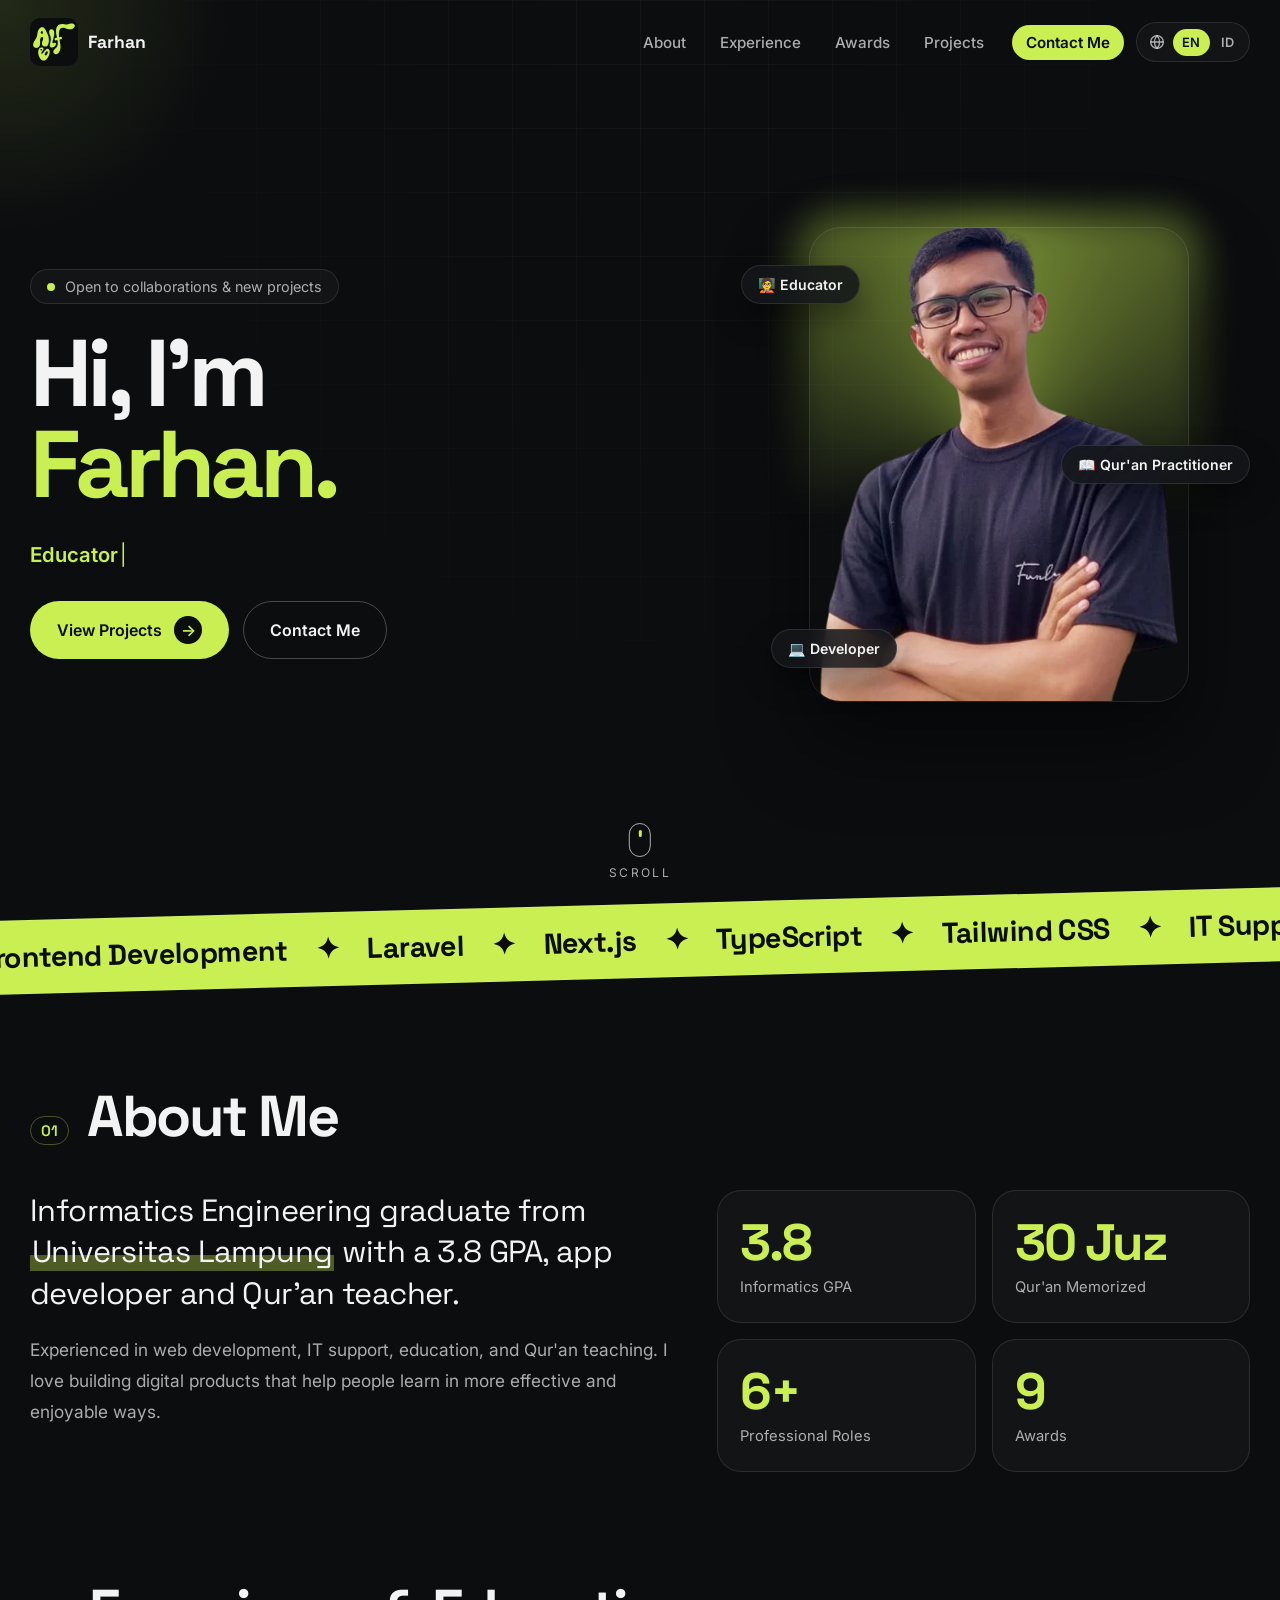
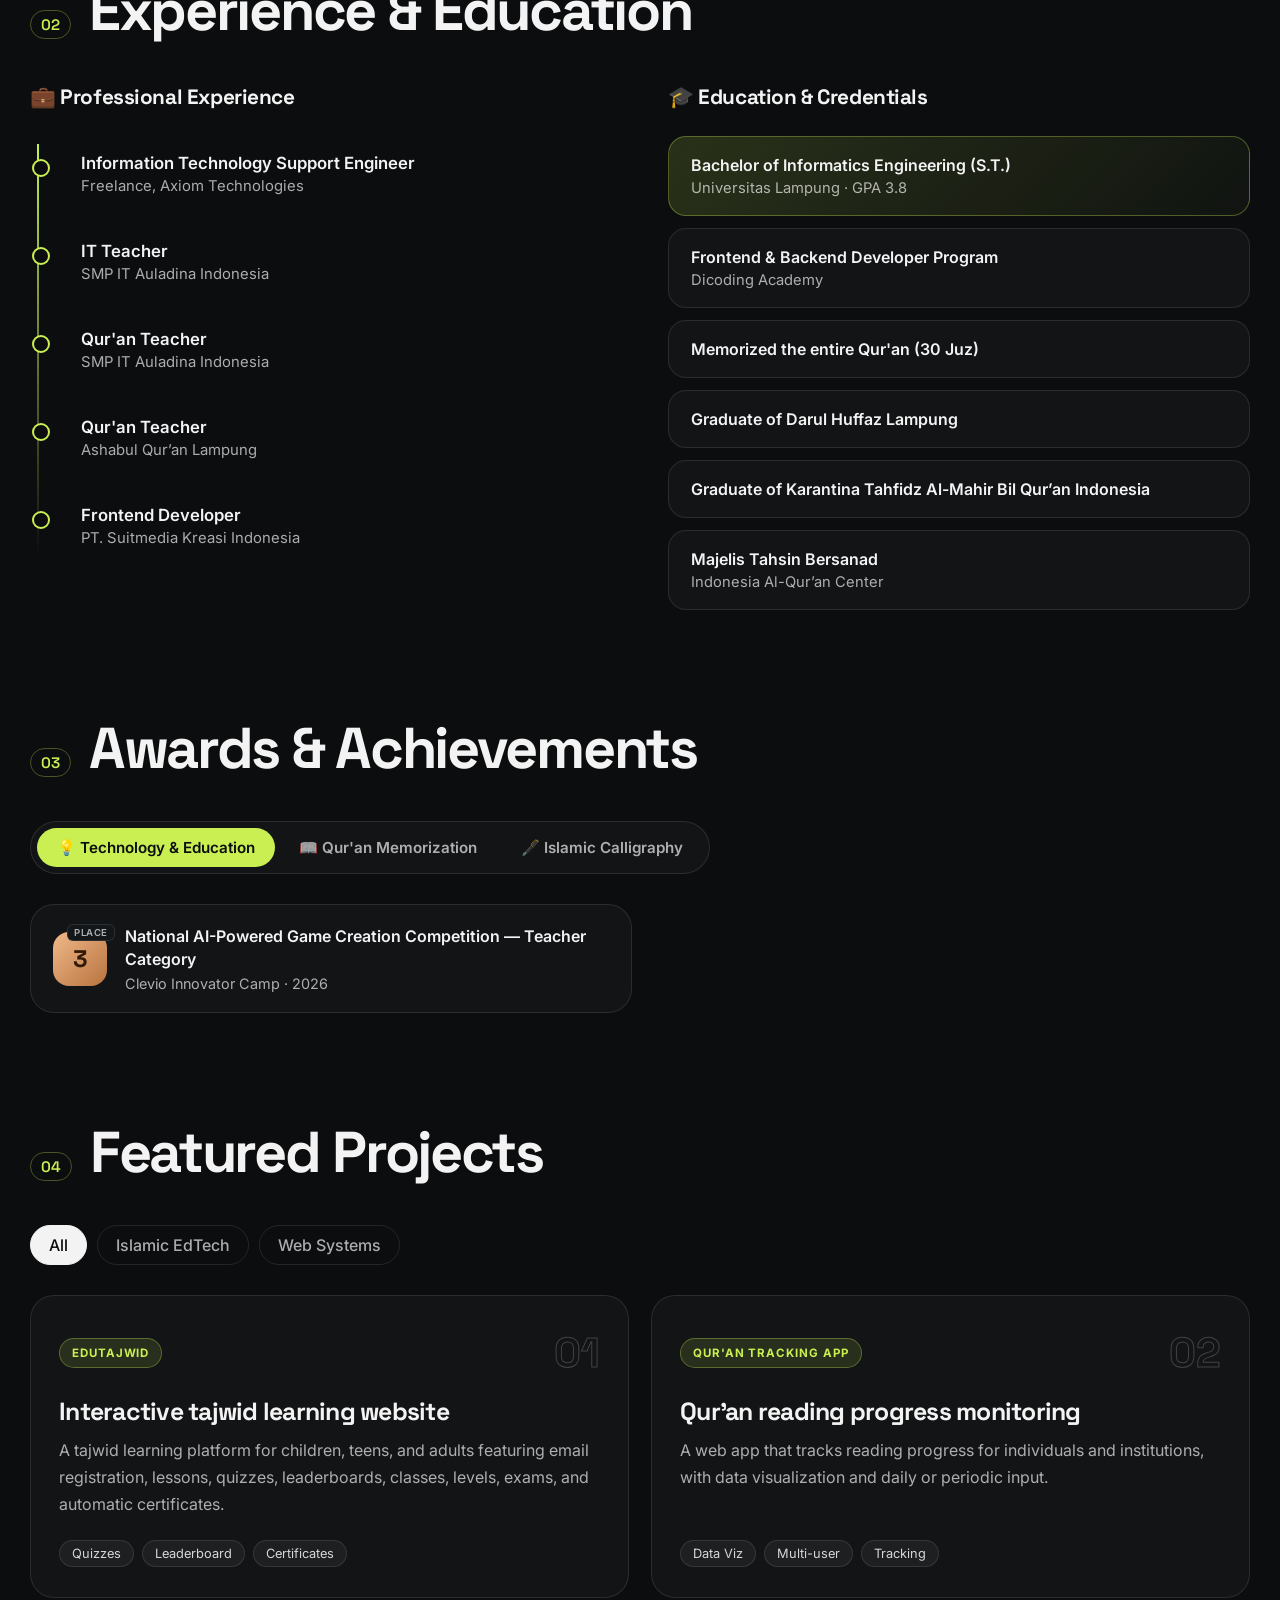
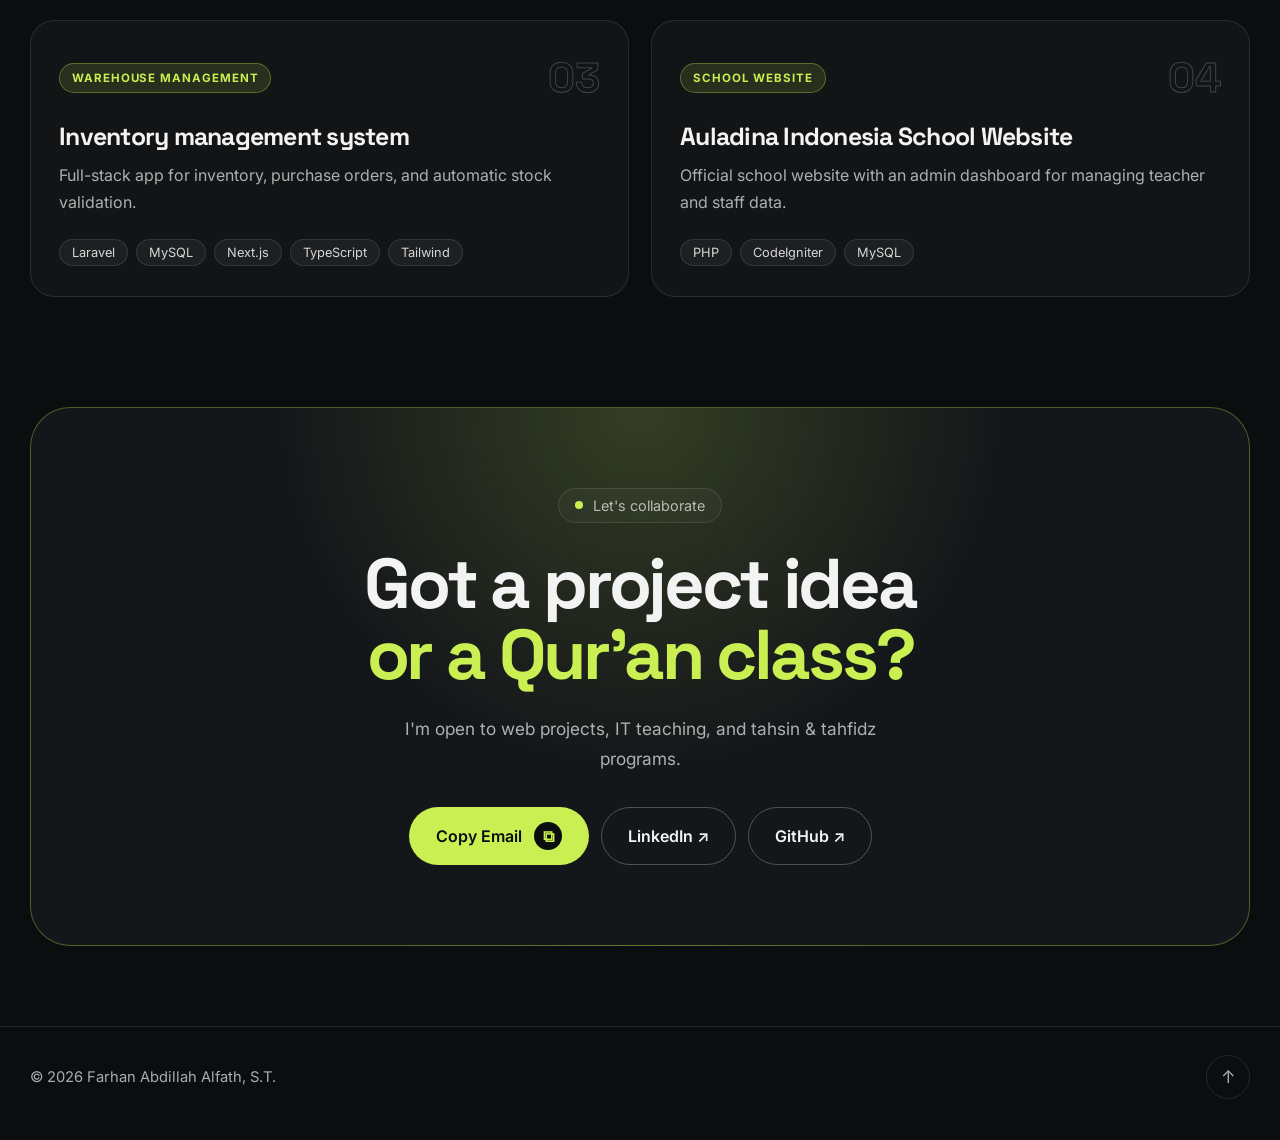
==== edu/index.html @ d5c52855 "add edu, change core portf" ====
<!doctype html>
<html lang="en">
  <head>
    <meta charset="UTF-8" />
    <meta name="viewport" content="width=device-width, initial-scale=1.0" />
    <title>Farhan Abdillah Alfath | Portfolio</title>
    <meta
      name="description"
      content="Portfolio of Farhan Abdillah Alfath, S.T. — Web developer, IT educator, and Qur'an teacher."
    />
    <link rel="icon" type="image/svg+xml" href="../logo.svg" />
    <link rel="preconnect" href="https://fonts.googleapis.com" />
    <link rel="preconnect" href="https://fonts.gstatic.com" crossorigin />
    <link
      href="https://fonts.googleapis.com/css2?family=Space+Grotesk:wght@500;600;700&family=Inter:wght@400;500;600&display=swap"
      rel="stylesheet"
    />
    <link rel="stylesheet" href="styles.css" />
  </head>
  <body>
    <div class="scroll-progress" aria-hidden="true"></div>
    <div class="cursor-glow" aria-hidden="true"></div>
    <div class="bg-grid" aria-hidden="true"></div>

    <header class="topbar">
      <a href="#home" class="brand">
        <img class="brand-mark" src="../logo.svg" alt="" width="48" height="48" />
        <span>Farhan</span>
      </a>
      <nav class="nav" id="nav">
        <a href="#about" data-i18n="nav.about">About</a>
        <a href="#experience" data-i18n="nav.experience">Experience</a>
        <a href="#awards" data-i18n="nav.awards">Awards</a>
        <a href="#projects" data-i18n="nav.projects">Projects</a>
        <a href="#contact" class="nav-cta" data-i18n="nav.contact"
          >Contact Me</a
        >
      </nav>
      <button
        class="lang-toggle"
        id="langToggle"
        type="button"
        aria-label="Switch language"
      >
        <svg
          viewBox="0 0 24 24"
          width="16"
          height="16"
          fill="none"
          stroke="currentColor"
          stroke-width="2"
          aria-hidden="true"
        >
          <circle cx="12" cy="12" r="9.5" />
          <path
            d="M2.5 12h19M12 2.5c2.6 2.8 3.9 6 3.9 9.5s-1.3 6.7-3.9 9.5c-2.6-2.8-3.9-6-3.9-9.5s1.3-6.7 3.9-9.5z"
          />
        </svg>
        <span class="lang-opt" data-lang="en">EN</span>
        <span class="lang-opt" data-lang="id">ID</span>
      </button>
      <button
        class="menu-toggle"
        id="menuToggle"
        aria-label="Open menu"
        data-i18n-aria="aria.menu"
        aria-expanded="false"
      >
        <span></span><span></span>
      </button>
    </header>

    <main>
      <!-- HERO -->
      <section class="hero" id="home">
        <div class="hero-copy">
          <p class="eyebrow reveal">
            <span class="dot"></span>
            <span data-i18n="hero.eyebrow"
              >Open to collaborations &amp; new projects</span
            >
          </p>
          <h1 class="hero-title">
            <span class="line"
              ><span data-i18n="hero.hello">Hi, I'm</span></span
            >
            <span class="line accent"
              ><span>Farhan<i class="blink">.</i></span></span
            >
          </h1>
          <p class="hero-sub reveal">
            <span class="typed" id="typed"></span><span class="caret">|</span>
          </p>
          <div class="hero-actions reveal">
            <a href="#projects" class="btn btn-primary magnetic">
              <span data-i18n="hero.projects">View Projects</span>
              <span class="btn-icon">→</span>
            </a>
            <a
              href="#contact"
              class="btn btn-ghost magnetic"
              data-i18n="nav.contact"
              >Contact Me</a
            >
          </div>
        </div>

        <div class="hero-visual reveal">
          <div class="photo-wrap tilt">
            <div class="photo-ring"></div>
            <img src="../foto.webp" alt="Farhan Abdillah Alfath" />
            <div class="float-badge badge-1" data-i18n="badge.educator">
              🧑‍🏫 Educator
            </div>
            <div class="float-badge badge-2" data-i18n="badge.quran">
              📖 Qur'an Practitioner
            </div>
            <div class="float-badge badge-3" data-i18n="badge.dev">
              💻 Developer
            </div>
          </div>
        </div>

        <a
          href="#about"
          class="scroll-hint"
          aria-label="Scroll down"
          data-i18n-aria="aria.scroll"
        >
          <span class="mouse"><span class="wheel"></span></span>
          <span data-i18n="hero.scroll">Scroll</span>
        </a>
      </section>

      <!-- MARQUEE -->
      <div class="marquee" aria-hidden="true">
        <div class="marquee-track">
          <span data-i18n="mq.frontend">Frontend Development</span><b>✦</b>
          <span>Laravel</span><b>✦</b> <span>Next.js</span><b>✦</b>
          <span>TypeScript</span><b>✦</b> <span>Tailwind CSS</span><b>✦</b>
          <span data-i18n="mq.support">IT Support</span><b>✦</b>
          <span>Tahsin &amp; Tahfidz</span><b>✦</b>
          <span data-i18n="mq.calligraphy">Calligraphy</span><b>✦</b>
          <span data-i18n="mq.frontend">Frontend Development</span><b>✦</b>
          <span>Laravel</span><b>✦</b> <span>Next.js</span><b>✦</b>
          <span>TypeScript</span><b>✦</b> <span>Tailwind CSS</span><b>✦</b>
          <span data-i18n="mq.support">IT Support</span><b>✦</b>
          <span>Tahsin &amp; Tahfidz</span><b>✦</b>
          <span data-i18n="mq.calligraphy">Calligraphy</span><b>✦</b>
        </div>
      </div>

      <!-- ABOUT -->
      <section class="section" id="about">
        <div class="section-head reveal">
          <span class="section-num">01</span>
          <h2 data-i18n="about.title">About Me</h2>
        </div>
        <div class="about-grid">
          <div class="about-text reveal">
            <p class="lead" data-i18n="about.lead">
              Informatics Engineering graduate from
              <mark>Universitas Lampung</mark> with a 3.8 GPA, app developer and
              Qur'an teacher.
            </p>
            <p data-i18n="about.body">
              Experienced in web development, IT support, education, and Qur'an
              teaching. I love building digital products that help people learn
              in more effective and enjoyable ways.
            </p>
          </div>
          <div class="stats">
            <div class="stat reveal">
              <span class="stat-num" data-count="3.8" data-decimals="1">0</span>
              <span class="stat-label" data-i18n="stat.gpa"
                >Informatics GPA</span
              >
            </div>
            <div class="stat reveal">
              <span class="stat-num" data-count="30" data-suffix=" Juz">0</span>
              <span class="stat-label" data-i18n="stat.quran"
                >Qur'an Memorized</span
              >
            </div>
            <div class="stat reveal">
              <span class="stat-num" data-count="6" data-suffix="+">0</span>
              <span class="stat-label" data-i18n="stat.roles"
                >Professional Roles</span
              >
            </div>
            <div class="stat reveal">
              <span class="stat-num" data-count="9">0</span>
              <span class="stat-label" data-i18n="stat.awards">Awards</span>
            </div>
          </div>
        </div>
      </section>

      <!-- EXPERIENCE -->
      <section class="section" id="experience">
        <div class="section-head reveal">
          <span class="section-num">02</span>
          <h2 data-i18n="exp.title">Experience &amp; Education</h2>
        </div>

        <div class="exp-grid">
          <div>
            <h3 class="col-title reveal" data-i18n="exp.work">
              💼 Professional Experience
            </h3>
            <ol class="timeline">
              <li class="reveal">
                <span class="tl-role" data-i18n="role.support"
                  >Information Technology Support Engineer</span
                >
                <span class="tl-org" data-i18n="org.axiom"
                  >Freelance, Axiom Technologies</span
                >
              </li>
              <li class="reveal">
                <span class="tl-role" data-i18n="role.itTeacher"
                  >IT Teacher</span
                >
                <span class="tl-org">SMP IT Auladina Indonesia</span>
              </li>
              <li class="reveal">
                <span class="tl-role" data-i18n="role.quranTeacher"
                  >Qur'an Teacher</span
                >
                <span class="tl-org">SMP IT Auladina Indonesia</span>
              </li>
              <li class="reveal">
                <span class="tl-role" data-i18n="role.quranTeacher"
                  >Qur'an Teacher</span
                >
                <span class="tl-org">Ashabul Qur’an Lampung</span>
              </li>
              <li class="reveal">
                <span class="tl-role" data-i18n="role.frontend"
                  >Frontend Developer</span
                >
                <span class="tl-org">PT. Suitmedia Kreasi Indonesia</span>
              </li>
            </ol>
          </div>

          <div>
            <h3 class="col-title reveal" data-i18n="exp.edu">
              🎓 Education &amp; Credentials
            </h3>
            <div class="cred-list">
              <div class="cred cred-main reveal">
                <span class="cred-title" data-i18n="cred.degree"
                  >Bachelor of Informatics Engineering (S.T.)</span
                >
                <span class="cred-sub" data-i18n="cred.degreeSub"
                  >Universitas Lampung · GPA 3.8</span
                >
              </div>
              <div class="cred reveal">
                <span class="cred-title"
                  >Frontend & Backend Developer Program</span
                >
                <span class="cred-sub">Dicoding Academy</span>
              </div>
              <div class="cred reveal">
                <span class="cred-title" data-i18n="cred.hafiz"
                  >Memorized the entire Qur'an (30 Juz)</span
                >
              </div>
              <div class="cred reveal">
                <span class="cred-title" data-i18n="cred.darulHuffaz"
                  >Graduate of Darul Huffaz Lampung</span
                >
              </div>
              <div class="cred reveal">
                <span class="cred-title" data-i18n="cred.almahir"
                  >Graduate of Karantina Tahfidz Al-Mahir Bil Qur’an
                  Indonesia</span
                >
              </div>
              <div class="cred reveal">
                <span class="cred-title">Majelis Tahsin Bersanad</span>
                <span class="cred-sub">Indonesia Al-Qur’an Center</span>
              </div>
            </div>
          </div>
        </div>
      </section>

      <!-- AWARDS -->
      <section class="section" id="awards">
        <div class="section-head reveal">
          <span class="section-num">03</span>
          <h2 data-i18n="awards.title">Awards &amp; Achievements</h2>
        </div>

        <div class="tabs reveal" role="tablist">
          <button
            class="tab active"
            role="tab"
            aria-selected="true"
            data-tab="tech"
            data-i18n="tab.tech"
          >
            💡 Technology &amp; Education
          </button>
          <button
            class="tab"
            role="tab"
            aria-selected="false"
            data-tab="tahfidz"
            data-i18n="tab.tahfidz"
          >
            📖 Qur'an Memorization
          </button>
          <button
            class="tab"
            role="tab"
            aria-selected="false"
            data-tab="kaligrafi"
            data-i18n="tab.calligraphy"
          >
            🖋️ Islamic Calligraphy
          </button>
          <span class="tab-indicator"></span>
        </div>

        <div class="tab-panels">
          <div class="tab-panel active" data-panel="tech">
            <div class="award">
              <span class="award-rank r3">3</span>
              <div>
                <p class="award-title" data-i18n="award.game">
                  National AI-Powered Game Creation Competition — Teacher
                  Category
                </p>
                <p class="award-meta">Clevio Innovator Camp · 2026</p>
              </div>
            </div>
          </div>

          <div class="tab-panel" data-panel="tahfidz">
            <div class="award">
              <span class="award-rank r1">1</span>
              <div>
                <p class="award-title">MHQ 5 Juz</p>
                <p class="award-meta">MTQ-M Unila · 2021</p>
              </div>
            </div>
            <div class="award">
              <span class="award-rank r3">3</span>
              <div>
                <p class="award-title">MHQ 20 Juz</p>
                <p class="award-meta">MTQ Kota Bandar Lampung · 2019</p>
              </div>
            </div>
            <div class="award">
              <span class="award-rank r3">3</span>
              <div>
                <p class="award-title">MHQ 10 Juz</p>
                <p class="award-meta">MTQ Lampung Selatan · 2018</p>
              </div>
            </div>
            <div class="award">
              <span class="award-rank r2">2</span>
              <div>
                <p class="award-title">MHQ 10 Juz</p>
                <p class="award-meta">MTQ Lampung Selatan · 2017</p>
              </div>
            </div>
          </div>

          <div class="tab-panel" data-panel="kaligrafi">
            <div class="award">
              <span class="award-rank r1">1</span>
              <div>
                <p class="award-title" data-i18n="award.rohis">
                  Men's Calligraphy — ROHIS Lampung Gema Islam
                </p>
                <p class="award-meta">SMAN 3 Metro · 2019</p>
              </div>
            </div>
            <div class="award">
              <span class="award-rank r3">3</span>
              <div>
                <p class="award-title" data-i18n="award.pesantren">
                  Contemporary Calligraphy — Festival Pesantren V, Lampung
                  Province
                </p>
                <p class="award-meta">2018</p>
              </div>
            </div>
            <div class="award">
              <span class="award-rank r3">3</span>
              <div>
                <p class="award-title" data-i18n="award.teknokrat">
                  Calligraphy — Pentas Islami Teknokrat, Lampung Province
                </p>
                <p class="award-meta">2018</p>
              </div>
            </div>
            <div class="award">
              <span class="award-rank r1">1</span>
              <div>
                <p class="award-title" data-i18n="award.teknokrat">
                  Calligraphy — Pentas Islami Teknokrat, Lampung Province
                </p>
                <p class="award-meta">2017</p>
              </div>
            </div>
          </div>
        </div>
      </section>

      <!-- PROJECTS -->
      <section class="section" id="projects">
        <div class="section-head reveal">
          <span class="section-num">04</span>
          <h2 data-i18n="projects.title">Featured Projects</h2>
        </div>

        <div class="filters reveal">
          <button
            class="filter active"
            data-filter="all"
            data-i18n="filter.all"
          >
            All
          </button>
          <button class="filter" data-filter="edu" data-i18n="filter.edu">
            Islamic EdTech
          </button>
          <button class="filter" data-filter="system" data-i18n="filter.system">
            Web Systems
          </button>
        </div>

        <div class="project-grid">
          <article class="project-card tilt reveal" data-cat="edu">
            <div class="project-top">
              <span class="project-tag">Edutajwid</span>
              <span class="project-num">01</span>
            </div>
            <h3 data-i18n="p1.title">Interactive tajwid learning website</h3>
            <p data-i18n="p1.desc">
              A tajwid learning platform for children, teens, and adults
              featuring email registration, lessons, quizzes, leaderboards,
              classes, levels, exams, and automatic certificates.
            </p>
            <div class="chips" data-i18n="p1.chips">
              <span>Quizzes</span><span>Leaderboard</span
              ><span>Certificates</span>
            </div>
          </article>

          <article class="project-card tilt reveal" data-cat="edu">
            <div class="project-top">
              <span class="project-tag" data-i18n="p2.tag"
                >Qur'an Tracking App</span
              >
              <span class="project-num">02</span>
            </div>
            <h3 data-i18n="p2.title">Qur'an reading progress monitoring</h3>
            <p data-i18n="p2.desc">
              A web app that tracks reading progress for individuals and
              institutions, with data visualization and daily or periodic input.
            </p>
            <div class="chips" data-i18n="p2.chips">
              <span>Data Viz</span><span>Multi-user</span><span>Tracking</span>
            </div>
          </article>

          <article class="project-card tilt reveal" data-cat="system">
            <div class="project-top">
              <span class="project-tag" data-i18n="p3.tag"
                >Warehouse Management</span
              >
              <span class="project-num">03</span>
            </div>
            <h3 data-i18n="p3.title">Inventory management system</h3>
            <p data-i18n="p3.desc">
              Full-stack app for inventory, purchase orders, and automatic stock
              validation.
            </p>
            <div class="chips">
              <span>Laravel</span><span>MySQL</span><span>Next.js</span
              ><span>TypeScript</span><span>Tailwind</span>
            </div>
          </article>

          <article class="project-card tilt reveal" data-cat="system">
            <div class="project-top">
              <span class="project-tag" data-i18n="p4.tag">School Website</span>
              <span class="project-num">04</span>
            </div>
            <h3 data-i18n="p4.title">Auladina Indonesia School Website</h3>
            <p data-i18n="p4.desc">
              Official school website with an admin dashboard for managing
              teacher and staff data.
            </p>
            <div class="chips">
              <span>PHP</span><span>CodeIgniter</span><span>MySQL</span>
            </div>
          </article>
        </div>
      </section>

      <!-- CONTACT -->
      <section class="section contact" id="contact">
        <div class="contact-card reveal">
          <p class="eyebrow">
            <span class="dot"></span>
            <span data-i18n="contact.eyebrow">Let's collaborate</span>
          </p>
          <h2 data-i18n="contact.title">
            Got a project idea<br /><span class="accent"
              >or a Qur'an class?</span
            >
          </h2>
          <p class="contact-sub" data-i18n="contact.sub">
            I'm open to web projects, IT teaching, and tahsin &amp; tahfidz
            programs.
          </p>
          <!-- Ganti email & link di bawah dengan kontak asli -->
          <div class="contact-actions">
            <button
              class="btn btn-primary magnetic"
              id="copyEmail"
              data-email="abdillahalfath7@gmail.com"
            >
              <span class="copy-label" data-i18n="contact.copy"
                >Copy Email</span
              >
              <span class="btn-icon">⧉</span>
            </button>
            <a
              class="btn btn-ghost magnetic"
              href="https://www.linkedin.com/in/farhanabdillahalfath"
              target="_blank"
              rel="noopener"
              >LinkedIn ↗</a
            >
            <a
              class="btn btn-ghost magnetic"
              href="https://github.com/aalfath7"
              target="_blank"
              rel="noopener"
              >GitHub ↗</a
            >
          </div>
        </div>
      </section>
    </main>

    <footer class="footer">
      <p>© <span id="year"></span> Farhan Abdillah Alfath, S.T.</p>
      <a
        href="#home"
        class="to-top"
        aria-label="Back to top"
        data-i18n-aria="aria.top"
        >↑</a
      >
    </footer>

    <div class="toast" id="toast" role="status"></div>

    <script src="script.js"></script>
  </body>
</html>
---- edu/styles.css ----
:root {
  --bg: #0b0d0f;
  --bg-soft: #14171a;
  --card: rgba(255, 255, 255, 0.03);
  --card-hover: rgba(255, 255, 255, 0.06);
  --text: #f3f3f3;
  --muted: rgba(255, 255, 255, 0.66);
  --line: rgba(255, 255, 255, 0.1);
  --green: #c9ef52;
  --green-soft: rgba(201, 239, 82, 0.12);
  --green-line: rgba(201, 239, 82, 0.32);
  --radius: 24px;
  --ease: cubic-bezier(0.22, 1, 0.36, 1);
  --display: "Space Grotesk", "Segoe UI", sans-serif;
  --body: "Inter", "Segoe UI", Arial, sans-serif;
}

* {
  box-sizing: border-box;
}

html {
  scroll-behavior: smooth;
  scroll-padding-top: 90px;
}

body {
  margin: 0;
  min-height: 100vh;
  font-family: var(--body);
  background: var(--bg);
  color: var(--text);
  overflow-x: hidden;
  -webkit-font-smoothing: antialiased;
}

img {
  display: block;
  max-width: 100%;
}

button {
  font: inherit;
  cursor: pointer;
}

a {
  color: inherit;
}

::selection {
  background: var(--green);
  color: var(--bg);
}

/* ---------- ambient layers ---------- */
.scroll-progress {
  position: fixed;
  inset: 0 0 auto 0;
  height: 3px;
  background: var(--green);
  transform-origin: left;
  transform: scaleX(0);
  z-index: 100;
}

.cursor-glow {
  position: fixed;
  top: 0;
  left: 0;
  width: 520px;
  height: 520px;
  border-radius: 50%;
  background: radial-gradient(circle, rgba(201, 239, 82, 0.13), transparent 65%);
  pointer-events: none;
  transform: translate(-50%, -50%);
  z-index: 0;
  transition: opacity 0.3s;
}

.bg-grid {
  position: fixed;
  inset: 0;
  background-image:
    linear-gradient(var(--line) 1px, transparent 1px),
    linear-gradient(90deg, var(--line) 1px, transparent 1px);
  background-size: 64px 64px;
  mask-image: radial-gradient(ellipse at 50% 0%, #000 10%, transparent 70%);
  opacity: 0.35;
  pointer-events: none;
  z-index: 0;
}

main,
.topbar,
.footer {
  position: relative;
  z-index: 1;
}

/* ---------- header ---------- */
.topbar {
  position: sticky;
  top: 0;
  z-index: 50;
  display: flex;
  justify-content: space-between;
  gap: 12px;
  align-items: center;
  max-width: 1280px;
  margin: 0 auto;
  padding: 18px 30px;
  transition: background 0.3s, backdrop-filter 0.3s, padding 0.3s;
}

.topbar.scrolled {
  background: rgba(11, 13, 15, 0.72);
  backdrop-filter: blur(14px);
  -webkit-backdrop-filter: blur(14px);
  padding-top: 12px;
  padding-bottom: 12px;
  border-bottom: 1px solid var(--line);
}

.brand {
  display: inline-flex;
  align-items: center;
  gap: 10px;
  font-family: var(--display);
  font-size: 1.1rem;
  font-weight: 700;
  text-decoration: none;
}

.brand-mark {
  width: 48px;
  height: 48px;
  transition: transform 0.6s var(--ease), filter 0.3s;
}

.brand:hover .brand-mark {
  transform: rotateY(360deg);
  filter: drop-shadow(0 0 10px rgba(201, 239, 82, 0.55));
}

.nav {
  display: flex;
  align-items: center;
  gap: 6px;
  margin-left: auto;
}

.nav a {
  position: relative;
  padding: 8px 14px;
  border-radius: 999px;
  color: var(--muted);
  text-decoration: none;
  font-size: 0.95rem;
  font-weight: 500;
  transition: color 0.2s, background 0.2s;
}

.nav a:hover,
.nav a.active {
  color: var(--text);
  background: rgba(255, 255, 255, 0.06);
}

.nav a.active::after {
  content: "";
  position: absolute;
  left: 50%;
  bottom: 2px;
  width: 4px;
  height: 4px;
  border-radius: 50%;
  background: var(--green);
  transform: translateX(-50%);
}

.nav .nav-cta {
  margin-left: 8px;
  background: var(--green);
  color: var(--bg);
  font-weight: 600;
}

.nav .nav-cta:hover {
  background: #d8f86f;
  color: var(--bg);
}

.lang-toggle {
  display: inline-flex;
  align-items: center;
  gap: 2px;
  height: 40px;
  padding: 0 5px 0 12px;
  border: 1px solid var(--line);
  border-radius: 999px;
  background: var(--card);
  color: var(--muted);
  font-size: 0.8rem;
  font-weight: 600;
  letter-spacing: 0.04em;
  transition: border-color 0.25s, color 0.25s;
}

.lang-toggle:hover {
  border-color: var(--green-line);
  color: var(--text);
}

.lang-toggle svg {
  margin-right: 6px;
  transition: transform 0.6s var(--ease);
}

.lang-toggle:hover svg {
  transform: rotate(180deg);
}

.lang-opt {
  padding: 6px 9px;
  border-radius: 999px;
  transition: background 0.3s var(--ease), color 0.3s;
}

.lang-opt.active {
  background: var(--green);
  color: var(--bg);
}

main {
  transition: opacity 0.18s ease;
}

.topbar .nav {
  transition: opacity 0.18s ease, transform 0.45s var(--ease);
}

body.lang-switching main,
body.lang-switching .topbar .nav {
  opacity: 0;
}

.menu-toggle {
  display: none;
  flex-direction: column;
  justify-content: center;
  gap: 6px;
  width: 44px;
  height: 44px;
  border: 1px solid var(--line);
  border-radius: 50%;
  background: transparent;
  padding: 0 12px;
}

.menu-toggle span {
  display: block;
  height: 2px;
  background: var(--text);
  transition: transform 0.3s var(--ease);
}

.menu-toggle[aria-expanded="true"] span:first-child {
  transform: translateY(4px) rotate(45deg);
}

.menu-toggle[aria-expanded="true"] span:last-child {
  transform: translateY(-4px) rotate(-45deg);
}

/* ---------- layout ---------- */
.section,
.hero {
  max-width: 1280px;
  margin: 0 auto;
  padding: 0 30px;
}

.section {
  padding-top: 110px;
}

.section-head {
  display: flex;
  align-items: baseline;
  gap: 18px;
  margin-bottom: 44px;
}

.section-num {
  font-family: var(--display);
  color: var(--green);
  font-weight: 600;
  font-size: 0.95rem;
  padding: 4px 10px;
  border: 1px solid var(--green-line);
  border-radius: 999px;
}

.section-head h2 {
  margin: 0;
  font-family: var(--display);
  font-size: clamp(2rem, 4.5vw, 3.6rem);
  letter-spacing: -0.04em;
  line-height: 1;
}

.accent {
  color: var(--green);
}

/* ---------- hero ---------- */
.hero {
  position: relative;
  display: grid;
  grid-template-columns: 1.35fr 1fr;
  align-items: center;
  gap: 40px;
  min-height: calc(100vh - 80px);
  padding-top: 30px;
  padding-bottom: 90px;
}

.eyebrow {
  display: inline-flex;
  align-items: center;
  gap: 10px;
  margin: 0 0 26px;
  padding: 8px 16px;
  border: 1px solid var(--line);
  border-radius: 999px;
  background: var(--card);
  color: var(--muted);
  font-size: 0.9rem;
}

.dot {
  width: 8px;
  height: 8px;
  border-radius: 50%;
  background: var(--green);
  box-shadow: 0 0 0 0 rgba(201, 239, 82, 0.6);
  animation: pulse 2s infinite;
}

@keyframes pulse {
  70% { box-shadow: 0 0 0 10px rgba(201, 239, 82, 0); }
  100% { box-shadow: 0 0 0 0 rgba(201, 239, 82, 0); }
}

.hero-title {
  margin: 0;
  font-family: var(--display);
  font-size: clamp(3.2rem, 7.4vw, 7.6rem);
  line-height: 0.92;
  letter-spacing: -0.055em;
  font-weight: 700;
}

.hero-title .line {
  display: block;
  overflow: hidden;
  padding-bottom: 0.14em;
  margin-bottom: -0.1em;
}

.hero-title .line > span {
  display: inline-block;
  transform: translateY(110%);
  animation: rise 1s var(--ease) forwards;
}

.hero-title .line:nth-child(2) > span { animation-delay: 0.1s; }
.hero-title .line:nth-child(3) > span { animation-delay: 0.2s; }
.hero-title .line:nth-child(4) > span { animation-delay: 0.3s; }

@keyframes rise {
  to { transform: translateY(0); }
}

.blink {
  font-style: normal;
  animation: blink 1.2s steps(1) infinite;
}

@keyframes blink {
  50% { opacity: 0; }
}

.hero-sub {
  margin: 30px 0 0;
  font-size: clamp(1.05rem, 1.6vw, 1.35rem);
  color: var(--muted);
}

.hero-sub strong {
  color: var(--text);
}

.typed {
  color: var(--green);
  font-weight: 600;
}

.caret {
  color: var(--green);
  margin-left: 2px;
  animation: blink 0.9s steps(1) infinite;
}

.hero-actions {
  display: flex;
  flex-wrap: wrap;
  gap: 14px;
  margin-top: 34px;
}

.btn {
  display: inline-flex;
  align-items: center;
  gap: 12px;
  padding: 14px 26px;
  border-radius: 999px;
  border: 1.5px solid transparent;
  font-weight: 600;
  font-size: 1rem;
  text-decoration: none;
  transition: background 0.25s, border-color 0.25s, color 0.25s, transform 0.25s var(--ease);
  will-change: transform;
}

.btn-primary {
  background: var(--green);
  color: var(--bg);
}

.btn-primary:hover {
  background: #d8f86f;
}

.btn-ghost {
  border-color: rgba(255, 255, 255, 0.25);
  color: var(--text);
  background: transparent;
}

.btn-ghost:hover {
  border-color: var(--green);
  color: var(--green);
}

.btn-icon {
  display: inline-flex;
  align-items: center;
  justify-content: center;
  width: 28px;
  height: 28px;
  border-radius: 50%;
  background: var(--bg);
  color: var(--green);
  transition: transform 0.3s var(--ease);
}

.btn:hover .btn-icon {
  transform: rotate(-45deg);
}

/* hero visual */
.hero-visual {
  display: flex;
  justify-content: center;
}

.photo-wrap {
  position: relative;
  width: min(380px, 80vw);
  aspect-ratio: 4 / 5;
  transform-style: preserve-3d;
  transition: transform 0.2s ease-out;
}

.photo-wrap img {
  position: relative;
  width: 100%;
  height: 100%;
  object-fit: cover;
  border-radius: 32px;
  border: 1px solid var(--line);
  box-shadow: 0 40px 80px rgba(0, 0, 0, 0.5);
  z-index: 1;
}

.photo-ring {
  position: absolute;
  inset: -14px;
  border-radius: 42px;
  background: conic-gradient(from 0deg, var(--green), transparent 30%, transparent 70%, var(--green));
  opacity: 0.55;
  filter: blur(18px);
  animation: spin 8s linear infinite;
}

@keyframes spin {
  to { transform: rotate(360deg); }
}

.float-badge {
  position: absolute;
  z-index: 2;
  padding: 10px 16px;
  border-radius: 999px;
  background: rgba(20, 23, 26, 0.85);
  backdrop-filter: blur(10px);
  -webkit-backdrop-filter: blur(10px);
  border: 1px solid var(--line);
  font-size: 0.88rem;
  font-weight: 600;
  white-space: nowrap;
  box-shadow: 0 14px 30px rgba(0, 0, 0, 0.4);
  animation: float 5s ease-in-out infinite;
  transform: translateZ(40px);
}

.badge-1 { top: 8%; left: -18%; }
.badge-2 { top: 46%; right: -16%; animation-delay: -1.6s; }
.badge-3 { bottom: 7%; left: -10%; animation-delay: -3.2s; }

@keyframes float {
  50% { translate: 0 -12px; }
}

.scroll-hint {
  position: absolute;
  bottom: 24px;
  left: 50%;
  transform: translateX(-50%);
  display: flex;
  flex-direction: column;
  align-items: center;
  gap: 8px;
  color: var(--muted);
  font-size: 0.75rem;
  letter-spacing: 0.2em;
  text-transform: uppercase;
  text-decoration: none;
}

.mouse {
  width: 22px;
  height: 34px;
  border: 1.5px solid var(--muted);
  border-radius: 12px;
  display: flex;
  justify-content: center;
  padding-top: 6px;
}

.wheel {
  width: 3px;
  height: 7px;
  border-radius: 2px;
  background: var(--green);
  animation: wheel 1.6s ease-in-out infinite;
}

@keyframes wheel {
  0% { transform: translateY(0); opacity: 1; }
  100% { transform: translateY(10px); opacity: 0; }
}

/* ---------- marquee ---------- */
.marquee {
  overflow: hidden;
  border-block: 1px solid var(--line);
  background: var(--green);
  color: var(--bg);
  padding: 18px 0;
  transform: rotate(-1.5deg);
  margin: 0 -20px;
}

.marquee-track {
  display: flex;
  width: max-content;
  gap: 28px;
  align-items: center;
  animation: marquee 32s linear infinite;
  font-family: var(--display);
  font-weight: 700;
  font-size: clamp(1.2rem, 2.4vw, 1.8rem);
  letter-spacing: -0.02em;
  white-space: nowrap;
}

.marquee:hover .marquee-track {
  animation-play-state: paused;
}

@keyframes marquee {
  to { transform: translateX(-50%); }
}

/* ---------- about ---------- */
.about-grid {
  display: grid;
  grid-template-columns: 1.2fr 1fr;
  gap: 48px;
  align-items: start;
}

.about-text p {
  margin: 0 0 20px;
  color: var(--muted);
  font-size: 1.08rem;
  line-height: 1.8;
}

.about-text .lead {
  color: var(--text);
  font-family: var(--display);
  font-size: clamp(1.4rem, 2.4vw, 2rem);
  line-height: 1.35;
  letter-spacing: -0.02em;
}

mark {
  background: linear-gradient(transparent 60%, rgba(201, 239, 82, 0.35) 60%);
  color: inherit;
  padding: 0 2px;
}

.stats {
  display: grid;
  grid-template-columns: repeat(2, 1fr);
  gap: 16px;
}

.stat {
  padding: 26px 22px;
  border-radius: var(--radius);
  background: var(--card);
  border: 1px solid var(--line);
  transition: border-color 0.3s, transform 0.3s var(--ease), background 0.3s;
}

.stat:hover {
  border-color: var(--green-line);
  background: var(--card-hover);
  transform: translateY(-4px);
}

.stat-num {
  display: block;
  font-family: var(--display);
  font-size: clamp(2.2rem, 4vw, 3.2rem);
  font-weight: 700;
  color: var(--green);
  letter-spacing: -0.04em;
  line-height: 1;
}

.stat-label {
  display: block;
  margin-top: 10px;
  color: var(--muted);
  font-size: 0.92rem;
}

/* ---------- experience ---------- */
.exp-grid {
  display: grid;
  grid-template-columns: 1fr 1fr;
  gap: 56px;
}

.col-title {
  margin: 0 0 26px;
  font-family: var(--display);
  font-size: 1.3rem;
  letter-spacing: -0.02em;
}

.timeline {
  position: relative;
  list-style: none;
  margin: 0;
  padding: 0 0 0 30px;
}

.timeline::before {
  content: "";
  position: absolute;
  left: 7px;
  top: 8px;
  bottom: 8px;
  width: 2px;
  background: linear-gradient(var(--green), transparent);
}

.timeline li {
  position: relative;
  display: flex;
  flex-direction: column;
  gap: 4px;
  padding: 16px 20px;
  margin-bottom: 12px;
  border-radius: 18px;
  border: 1px solid transparent;
  transition: background 0.3s, border-color 0.3s, transform 0.3s var(--ease);
}

.timeline li::before {
  content: "";
  position: absolute;
  left: -29px;
  top: 22px;
  width: 14px;
  height: 14px;
  border-radius: 50%;
  background: var(--bg);
  border: 2px solid var(--green);
  transition: background 0.3s, transform 0.3s;
}

.timeline li:hover {
  background: var(--card-hover);
  border-color: var(--line);
  transform: translateX(6px);
}

.timeline li:hover::before {
  background: var(--green);
  transform: scale(1.2);
}

.tl-role {
  font-weight: 600;
  font-size: 1.05rem;
}

.tl-org {
  color: var(--muted);
  font-size: 0.93rem;
}

.cred-list {
  display: grid;
  gap: 12px;
}

.cred {
  display: flex;
  flex-direction: column;
  gap: 4px;
  padding: 18px 22px;
  border-radius: 18px;
  background: var(--card);
  border: 1px solid var(--line);
  transition: border-color 0.3s, transform 0.3s var(--ease);
}

.cred:hover {
  border-color: var(--green-line);
  transform: translateX(6px);
}

.cred-main {
  background: linear-gradient(135deg, rgba(201, 239, 82, 0.16), rgba(201, 239, 82, 0.03));
  border-color: var(--green-line);
}

.cred-title {
  font-weight: 600;
}

.cred-sub {
  color: var(--muted);
  font-size: 0.92rem;
}

/* ---------- awards / tabs ---------- */
.tabs {
  position: relative;
  display: inline-flex;
  flex-wrap: wrap;
  gap: 4px;
  padding: 6px;
  margin-bottom: 30px;
  border-radius: 999px;
  background: var(--card);
  border: 1px solid var(--line);
}

.tab {
  position: relative;
  z-index: 1;
  padding: 10px 20px;
  border: 0;
  border-radius: 999px;
  background: transparent;
  color: var(--muted);
  font-weight: 600;
  font-size: 0.95rem;
  transition: color 0.3s;
}

.tab.active {
  color: var(--bg);
}

.tab-indicator {
  position: absolute;
  top: 6px;
  left: 0;
  height: 0;
  border-radius: 999px;
  background: var(--green);
  transition: transform 0.45s var(--ease), width 0.45s var(--ease), height 0.45s var(--ease);
}

.tab-panel {
  display: none;
  grid-template-columns: repeat(2, minmax(0, 1fr));
  gap: 16px;
}

.tab-panel.active {
  display: grid;
}

.tab-panel.active .award {
  animation: pop 0.55s var(--ease) both;
}

.tab-panel.active .award:nth-child(2) { animation-delay: 0.06s; }
.tab-panel.active .award:nth-child(3) { animation-delay: 0.12s; }
.tab-panel.active .award:nth-child(4) { animation-delay: 0.18s; }

@keyframes pop {
  from { opacity: 0; transform: translateY(18px) scale(0.98); }
}

.award {
  display: flex;
  align-items: center;
  gap: 18px;
  padding: 20px 22px;
  border-radius: var(--radius);
  background: var(--card);
  border: 1px solid var(--line);
  transition: border-color 0.3s, background 0.3s;
}

.award:hover {
  border-color: var(--green-line);
  background: var(--card-hover);
}

.award-rank {
  flex-shrink: 0;
  display: grid;
  place-items: center;
  width: 54px;
  height: 54px;
  border-radius: 16px;
  font-family: var(--display);
  font-size: 1.5rem;
  font-weight: 700;
  position: relative;
}

.award-rank::after {
  content: var(--rank-label, "Place");
  position: absolute;
  top: -8px;
  right: -8px;
  padding: 2px 6px;
  border-radius: 6px;
  background: var(--bg-soft);
  border: 1px solid var(--line);
  color: var(--muted);
  font-family: var(--body);
  font-size: 0.6rem;
  font-weight: 600;
  text-transform: uppercase;
  letter-spacing: 0.06em;
}

.r1 { background: linear-gradient(135deg, #ffe27a, #e9b628); color: #3a2b00; }
.r2 { background: linear-gradient(135deg, #f1f3f5, #aeb5bd); color: #22272c; }
.r3 { background: linear-gradient(135deg, #f0b98a, #b8733e); color: #331a06; }

.award-title {
  margin: 0;
  font-weight: 600;
  line-height: 1.45;
}

.award-meta {
  margin: 4px 0 0;
  color: var(--muted);
  font-size: 0.9rem;
}

/* ---------- projects ---------- */
.filters {
  display: flex;
  flex-wrap: wrap;
  gap: 10px;
  margin-bottom: 30px;
}

.filter {
  padding: 9px 18px;
  border-radius: 999px;
  border: 1px solid var(--line);
  background: transparent;
  color: var(--muted);
  font-weight: 500;
  transition: all 0.25s;
}

.filter:hover {
  color: var(--text);
  border-color: rgba(255, 255, 255, 0.3);
}

.filter.active {
  background: var(--text);
  color: var(--bg);
  border-color: var(--text);
}

.project-grid {
  display: grid;
  grid-template-columns: repeat(2, minmax(0, 1fr));
  gap: 22px;
}

.project-card {
  --mx: 50%;
  --my: 50%;
  position: relative;
  display: flex;
  flex-direction: column;
  padding: 30px 28px;
  border-radius: var(--radius);
  background: var(--card);
  border: 1px solid var(--line);
  overflow: hidden;
  transform-style: preserve-3d;
  transition: border-color 0.3s, opacity 0.4s, scale 0.4s var(--ease);
}

.project-card::before {
  content: "";
  position: absolute;
  inset: 0;
  background: radial-gradient(400px circle at var(--mx) var(--my), rgba(201, 239, 82, 0.14), transparent 45%);
  opacity: 0;
  transition: opacity 0.3s;
  pointer-events: none;
}

.project-card:hover {
  border-color: var(--green-line);
}

.project-card:hover::before {
  opacity: 1;
}

.project-card.hidden {
  display: none;
}

.project-top {
  display: flex;
  justify-content: space-between;
  align-items: center;
}

.project-tag {
  display: inline-block;
  padding: 7px 12px;
  border-radius: 999px;
  background: var(--green-soft);
  border: 1px solid var(--green-line);
  color: var(--green);
  font-size: 0.72rem;
  font-weight: 700;
  letter-spacing: 0.08em;
  text-transform: uppercase;
}

.project-num {
  font-family: var(--display);
  font-size: 2.6rem;
  font-weight: 700;
  color: transparent;
  -webkit-text-stroke: 1px rgba(255, 255, 255, 0.2);
  transition: -webkit-text-stroke-color 0.3s;
}

.project-card:hover .project-num {
  -webkit-text-stroke-color: var(--green);
}

.project-card h3 {
  margin: 18px 0 10px;
  font-family: var(--display);
  font-size: 1.55rem;
  letter-spacing: -0.03em;
  line-height: 1.2;
}

.project-card p {
  margin: 0;
  color: var(--muted);
  line-height: 1.7;
}

.chips {
  display: flex;
  flex-wrap: wrap;
  gap: 8px;
  margin-top: auto;
  padding-top: 22px;
}

.chips span {
  padding: 5px 12px;
  border-radius: 999px;
  background: rgba(255, 255, 255, 0.05);
  border: 1px solid var(--line);
  font-size: 0.8rem;
  color: rgba(255, 255, 255, 0.82);
}

/* ---------- contact ---------- */
.contact-card {
  position: relative;
  overflow: hidden;
  text-align: center;
  padding: 80px 30px;
  border-radius: 40px;
  border: 1px solid var(--green-line);
  background:
    radial-gradient(600px circle at 50% 0%, rgba(201, 239, 82, 0.18), transparent 60%),
    var(--bg-soft);
}

.contact-card h2 {
  margin: 0;
  font-family: var(--display);
  font-size: clamp(2.2rem, 5.5vw, 4.6rem);
  letter-spacing: -0.045em;
  line-height: 1.02;
}

.contact-sub {
  max-width: 520px;
  margin: 22px auto 0;
  color: var(--muted);
  font-size: 1.08rem;
  line-height: 1.7;
}

.contact-actions {
  display: flex;
  flex-wrap: wrap;
  justify-content: center;
  gap: 12px;
  margin-top: 34px;
}

/* ---------- footer ---------- */
.footer {
  display: flex;
  justify-content: space-between;
  align-items: center;
  max-width: 1280px;
  margin: 80px auto 0;
  padding: 26px 30px 40px;
  border-top: 1px solid var(--line);
  color: var(--muted);
  font-size: 0.92rem;
}

.to-top {
  display: grid;
  place-items: center;
  width: 44px;
  height: 44px;
  border-radius: 50%;
  border: 1px solid var(--line);
  text-decoration: none;
  font-size: 1.1rem;
  transition: background 0.25s, color 0.25s, transform 0.25s;
}

.to-top:hover {
  background: var(--green);
  color: var(--bg);
  transform: translateY(-3px);
}

.toast {
  position: fixed;
  left: 50%;
  bottom: 30px;
  z-index: 200;
  padding: 12px 22px;
  border-radius: 999px;
  background: var(--green);
  color: var(--bg);
  font-weight: 600;
  transform: translate(-50%, 160px);
  opacity: 0;
  transition: transform 0.45s var(--ease), opacity 0.3s;
  pointer-events: none;
}

.toast.show {
  transform: translate(-50%, 0);
  opacity: 1;
}

/* ---------- reveal on scroll ---------- */
.reveal {
  opacity: 0;
  transform: translateY(36px);
  transition: opacity 0.8s var(--ease), transform 0.8s var(--ease);
  transition-delay: var(--delay, 0s);
}

.reveal.in {
  opacity: 1;
  transform: none;
}

/* project cards keep their own transform for tilt */
.project-card.reveal.in {
  transition: opacity 0.8s var(--ease), transform 0.15s ease-out, border-color 0.3s;
}

/* ---------- responsive ---------- */
@media (max-width: 960px) {
  .hero {
    grid-template-columns: 1fr;
    min-height: auto;
    padding-top: 40px;
    padding-bottom: 110px;
  }

  .hero-visual {
    order: -1;
  }

  .photo-wrap {
    width: min(280px, 70vw);
  }

  .badge-1 { left: -22%; }
  .badge-2 { right: -22%; }

  .about-grid,
  .exp-grid,
  .project-grid,
  .tab-panel {
    grid-template-columns: 1fr;
  }

  .tab-panel.active {
    display: grid;
  }

  .cursor-glow {
    display: none;
  }
}

@media (max-width: 760px) {
  .topbar {
    padding: 14px 16px;
  }

  .topbar.scrolled {
    padding: 10px 16px;
  }

  .menu-toggle {
    display: flex;
  }

  .lang-toggle {
    margin-left: auto;
  }

  .nav {
    position: fixed;
    top: 0;
    left: 0;
    right: 0;
    flex-direction: column;
    align-items: stretch;
    gap: 4px;
    padding: 84px 16px 24px;
    background: rgba(11, 13, 15, 0.97);
    border-bottom: 1px solid var(--line);
    transform: translateY(-105%);
    transition: transform 0.45s var(--ease);
    z-index: -1;
  }

  .nav.open {
    transform: translateY(0);
  }

  .nav a {
    padding: 14px 16px;
    font-size: 1.1rem;
  }

  .nav .nav-cta {
    margin: 8px 0 0;
    text-align: center;
  }

  .section,
  .hero {
    padding-left: 16px;
    padding-right: 16px;
  }

  .section {
    padding-top: 80px;
  }

  .float-badge {
    font-size: 0.75rem;
    padding: 8px 12px;
  }

  .badge-1 { left: -12%; }
  .badge-2 { right: -12%; }
  .badge-3 { left: -6%; }

  .tabs {
    display: flex;
    border-radius: 22px;
  }

  .tab {
    flex: 1 1 auto;
    font-size: 0.85rem;
    padding: 10px 14px;
  }

  .tab-indicator {
    border-radius: 16px;
  }

  .contact-card {
    padding: 56px 20px;
    border-radius: 28px;
  }

  .footer {
    padding-left: 16px;
    padding-right: 16px;
  }
}

@media (max-width: 480px) {
  .hero-actions .btn {
    flex: 1 1 100%;
    justify-content: center;
  }

  .stats {
    grid-template-columns: 1fr 1fr;
    gap: 12px;
  }

  .stat {
    padding: 20px 16px;
  }
}

@media (prefers-reduced-motion: reduce) {
  *,
  *::before,
  *::after {
    animation-duration: 0.01ms !important;
    animation-iteration-count: 1 !important;
    transition-duration: 0.01ms !important;
    scroll-behavior: auto !important;
  }

  .reveal {
    opacity: 1;
    transform: none;
  }
}
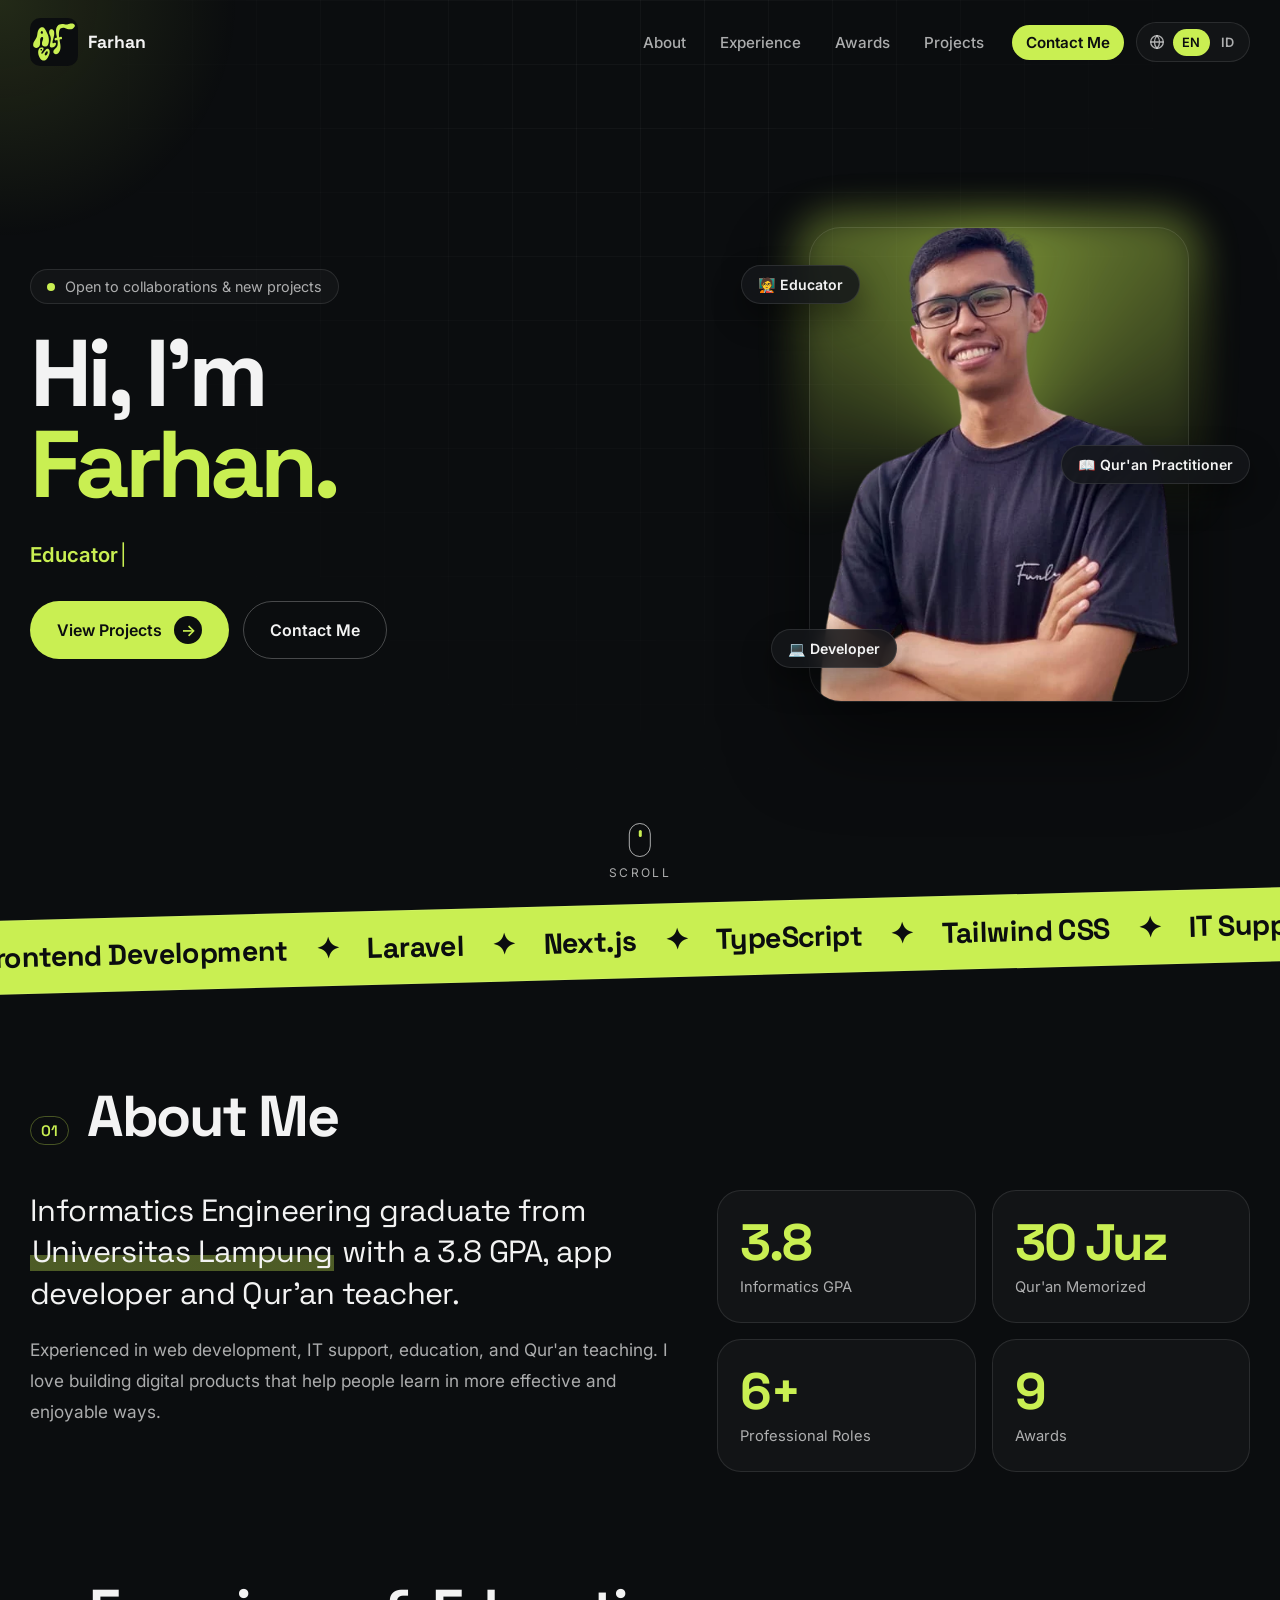
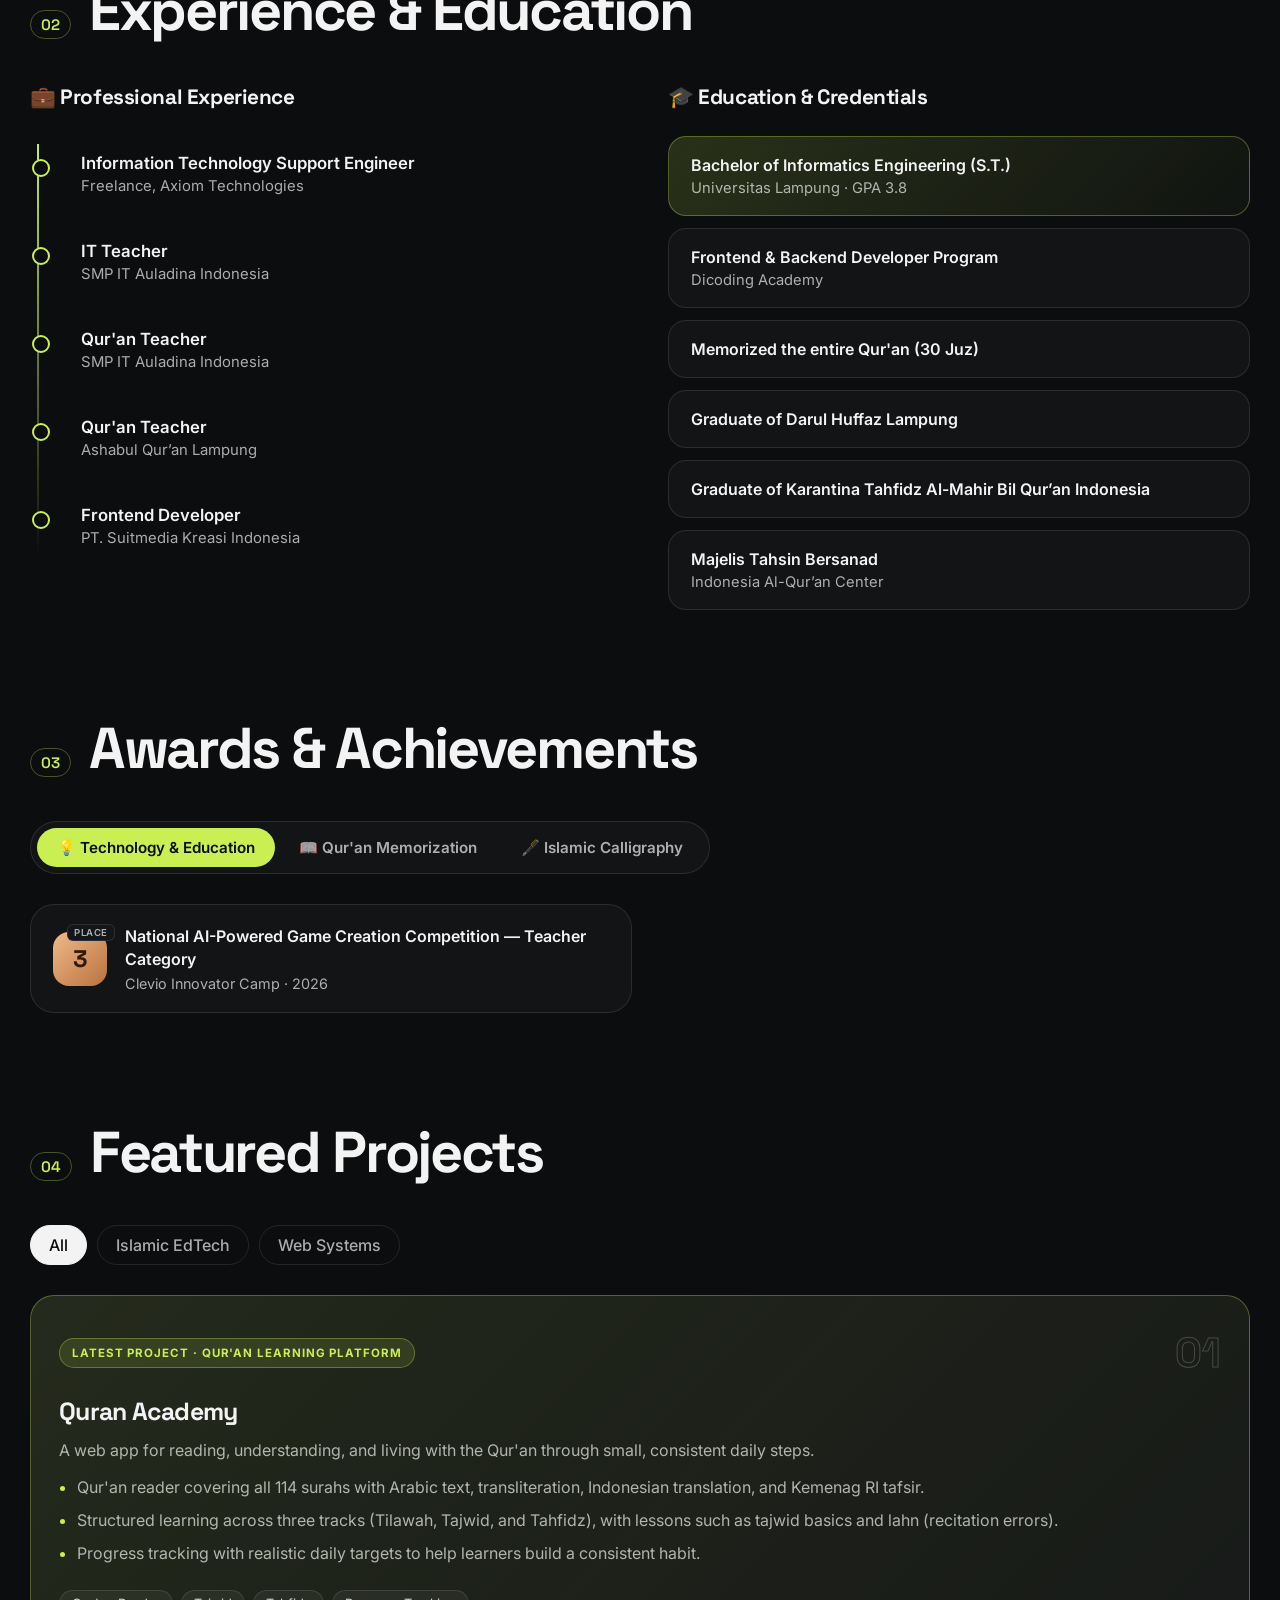
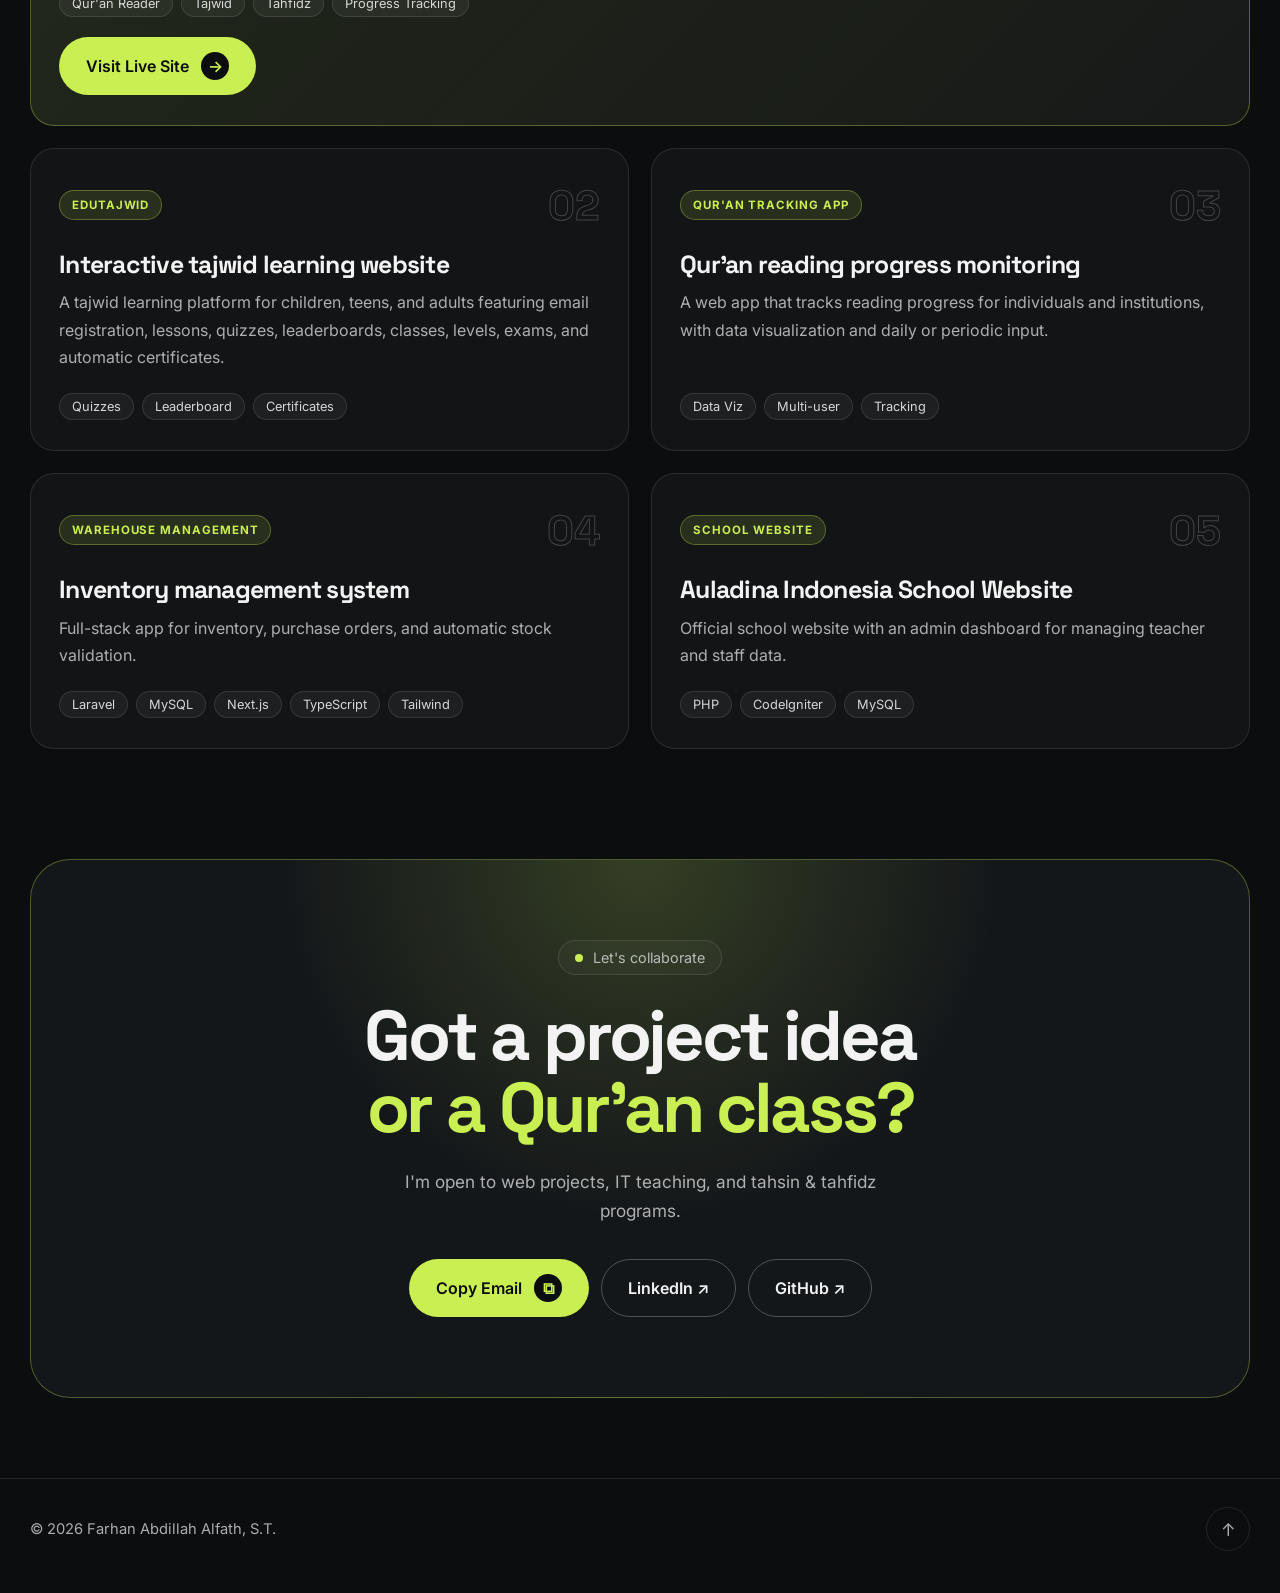
==== commit 95c1d0a7: "edit project" ====
--- a/edu/index.html
+++ b/edu/index.html
@@ -437,10 +437,55 @@
         </div>
 
         <div class="project-grid">
+          <article
+            class="project-card project-featured tilt reveal"
+            data-cat="edu"
+          >
+            <div class="project-top">
+              <span class="project-tag" data-i18n="qa.tag"
+                >Latest Project · Qur'an Learning Platform</span
+              >
+              <span class="project-num">01</span>
+            </div>
+            <h3>Quran Academy</h3>
+            <p data-i18n="qa.desc">
+              A web app for reading, understanding, and living with the Qur'an
+              through small, consistent daily steps.
+            </p>
+            <ul class="project-points" data-i18n="qa.points">
+              <li>
+                Qur'an reader covering all 114 surahs with Arabic text,
+                transliteration, Indonesian translation, and Kemenag RI tafsir.
+              </li>
+              <li>
+                Structured learning across three tracks (Tilawah, Tajwid, and
+                Tahfidz), with lessons such as tajwid basics and lahn
+                (recitation errors).
+              </li>
+              <li>
+                Progress tracking with realistic daily targets to help learners
+                build a consistent habit.
+              </li>
+            </ul>
+            <div class="chips" data-i18n="qa.chips">
+              <span>Qur'an Reader</span><span>Tajwid</span><span>Tahfidz</span
+              ><span>Progress Tracking</span>
+            </div>
+            <a
+              href="https://quran-academy.alfath7.workers.dev/"
+              target="_blank"
+              rel="noopener"
+              class="btn btn-primary magnetic project-link"
+            >
+              <span data-i18n="qa.link">Visit Live Site</span>
+              <span class="btn-icon">→</span>
+            </a>
+          </article>
+
           <article class="project-card tilt reveal" data-cat="edu">
             <div class="project-top">
               <span class="project-tag">Edutajwid</span>
-              <span class="project-num">01</span>
+              <span class="project-num">02</span>
             </div>
             <h3 data-i18n="p1.title">Interactive tajwid learning website</h3>
             <p data-i18n="p1.desc">
@@ -459,7 +504,7 @@
               <span class="project-tag" data-i18n="p2.tag"
                 >Qur'an Tracking App</span
               >
-              <span class="project-num">02</span>
+              <span class="project-num">03</span>
             </div>
             <h3 data-i18n="p2.title">Qur'an reading progress monitoring</h3>
             <p data-i18n="p2.desc">
@@ -476,7 +521,7 @@
               <span class="project-tag" data-i18n="p3.tag"
                 >Warehouse Management</span
               >
-              <span class="project-num">03</span>
+              <span class="project-num">04</span>
             </div>
             <h3 data-i18n="p3.title">Inventory management system</h3>
             <p data-i18n="p3.desc">
@@ -492,7 +537,7 @@
           <article class="project-card tilt reveal" data-cat="system">
             <div class="project-top">
               <span class="project-tag" data-i18n="p4.tag">School Website</span>
-              <span class="project-num">04</span>
+              <span class="project-num">05</span>
             </div>
             <h3 data-i18n="p4.title">Auladina Indonesia School Website</h3>
             <p data-i18n="p4.desc">
--- a/edu/styles.css
+++ b/edu/styles.css
@@ -1308,3 +1308,32 @@
     transform: none;
   }
 }
+
+/* ---------- featured project ---------- */
+.project-featured {
+  grid-column: 1 / -1;
+  background:
+    linear-gradient(135deg, rgba(201, 239, 82, 0.1), rgba(201, 239, 82, 0.02)),
+    var(--card);
+  border-color: var(--green-line);
+}
+
+.project-points {
+  margin: 10px 0 0;
+  padding-left: 18px;
+  color: var(--muted);
+  line-height: 1.7;
+}
+
+.project-points li::marker {
+  color: var(--green);
+}
+
+.project-points li + li {
+  margin-top: 6px;
+}
+
+.project-link {
+  margin-top: 20px;
+  align-self: flex-start;
+}
